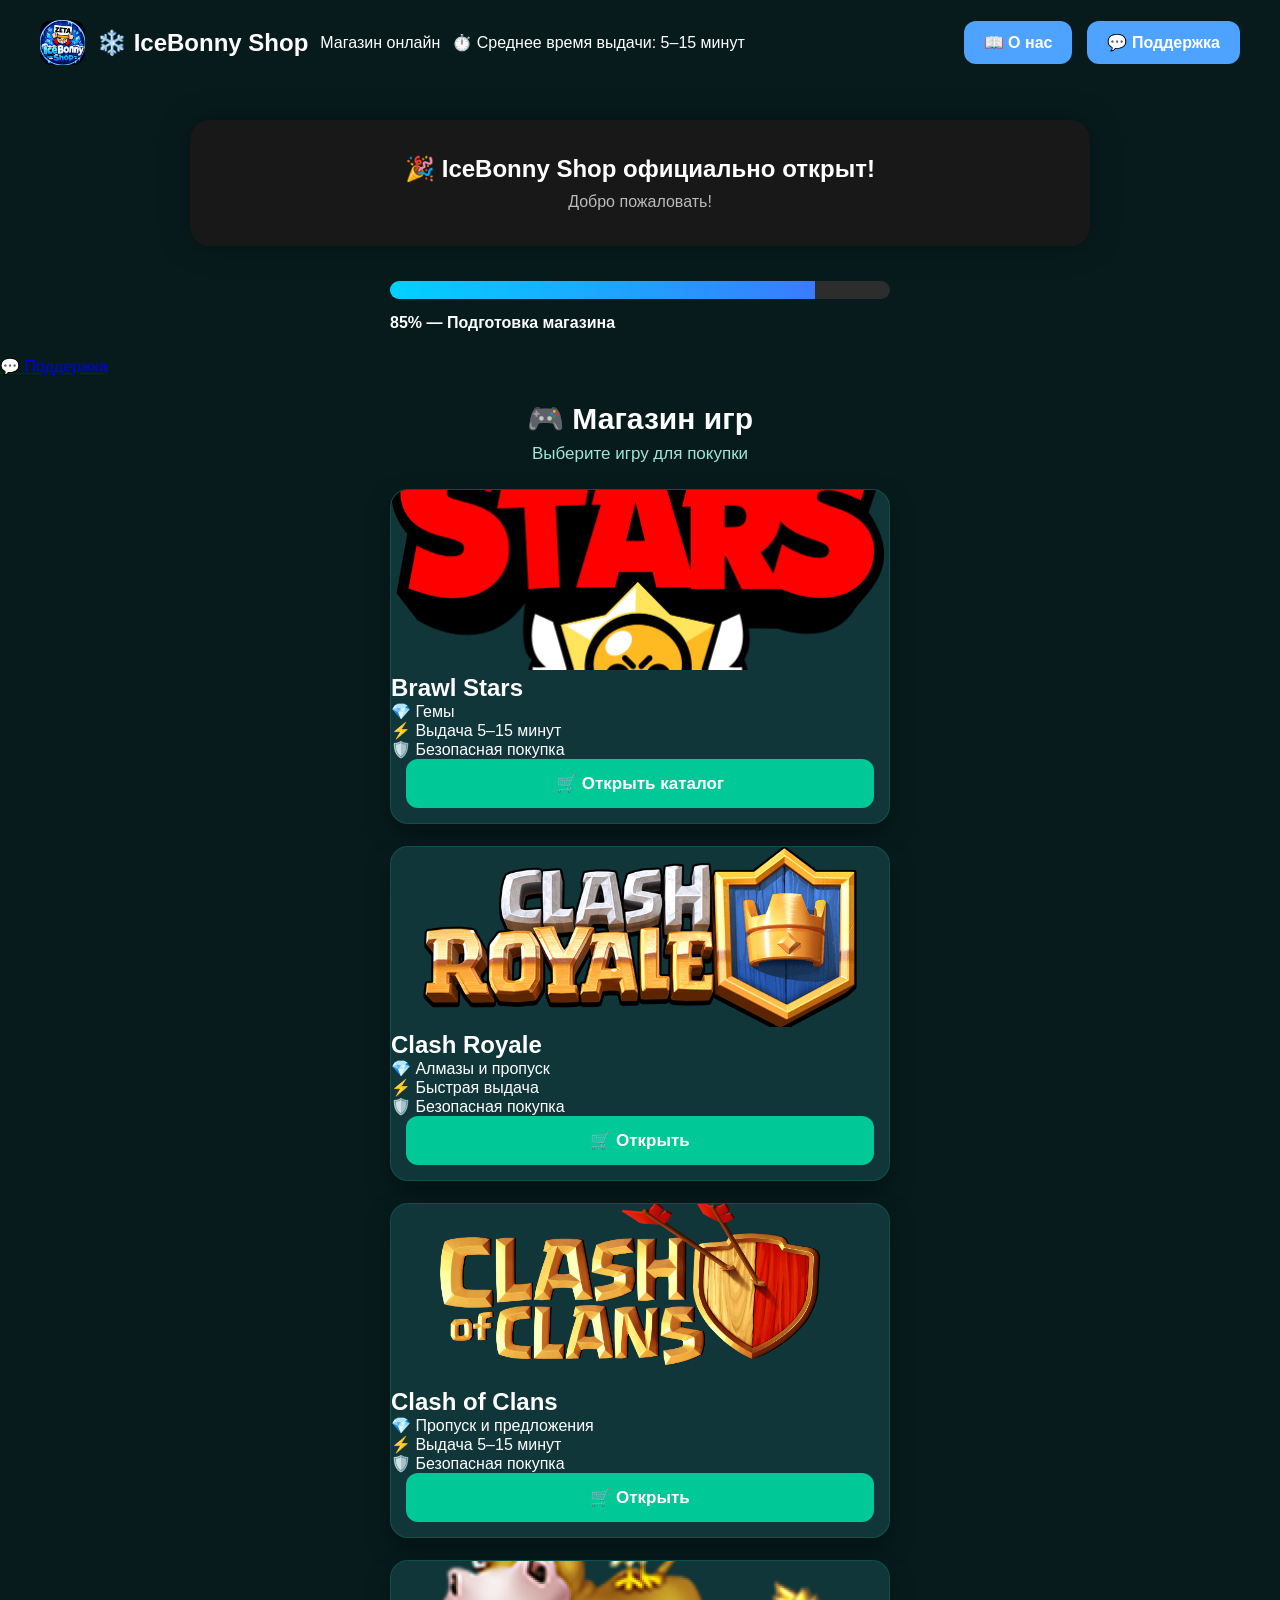
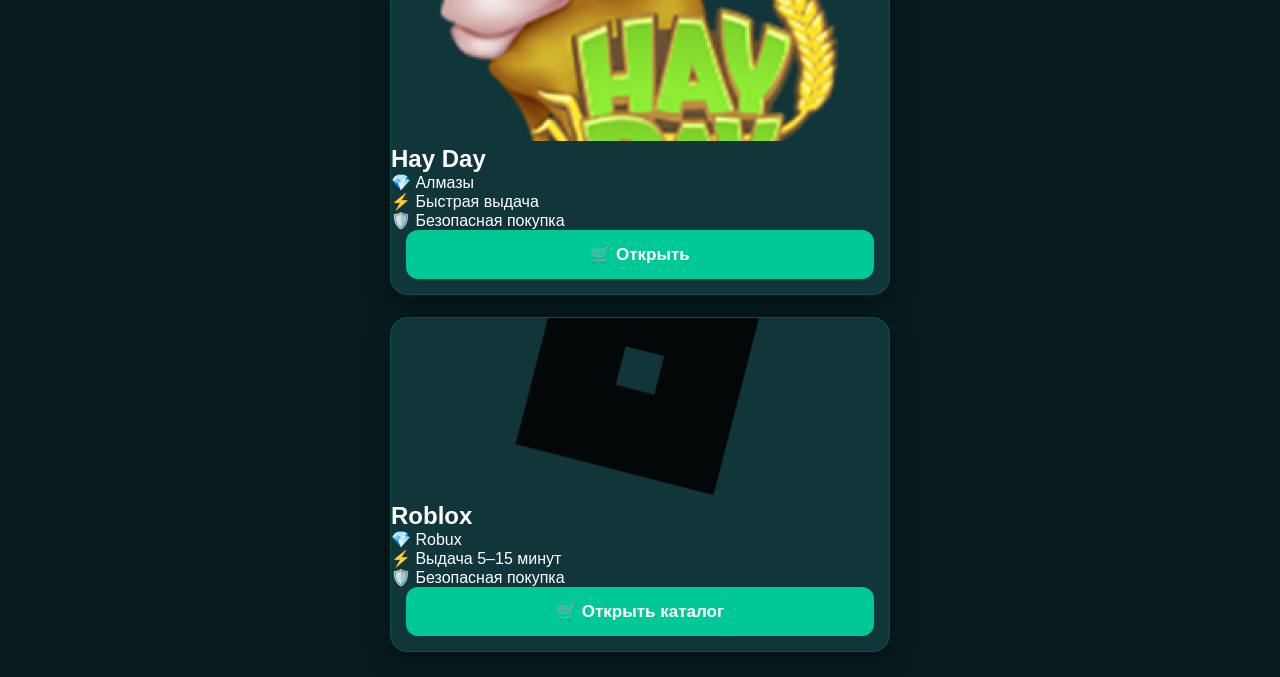
==== index.html @ e42dbb79 "Update index.html" ====
<!DOCTYPE html>
<html lang="ru">
<head>
<meta charset="UTF-8">
<meta name="viewport" content="width=device-width, initial-scale=1.0">
<title>IceBonny Shop</title>

<link rel="stylesheet" href="style.css">

</head>
<body>

<header>

<div class="logo">

    <img src="images/logo.png" alt="Logo">

    <h2>❄️ IceBonny Shop</h2>

    <div class="shop-status">
    <span class="online-dot"></span>
    <span>Магазин онлайн</span>
</div>

<p class="shop-time">⏱️ Среднее время выдачи: 5–15 минут</p>

</div>
<div class="header-buttons">

    <a href="about.html" class="header-btn">
        📖 О нас
    </a>

    <a href="https://t.me/IceBonnyShop" target="_blank" class="header-btn">
        💬 Поддержка
    </a>

</div>


</header>

<!-- ВСТАВИТЬ ЗДЕСЬ -->

<section class="beta-launch">

    <span class="beta-badge">🚀 BETA</span>

    <h2>Официальное открытие IceBonny Shop</h2>

    <p>Мы заканчиваем последние приготовления. До открытия осталось:</p>

    <div id="countdown">

        <div class="time-box">
            <span id="days">00</span>
            <small>Дней</small>
        </div>

        <div class="time-box">
            <span id="hours">00</span>
            <small>Часов</small>
        </div>

        <div class="time-box">
            <span id="minutes">00</span>
            <small>Минут</small>
        </div>

        <div class="time-box">
            <span id="seconds">00</span>
            <small>Секунд</small>
        </div>

    </div>

</section>

<div class="container">

    <div class="progress">

        <div class="progress-fill" id="progressFill"></div>

    </div>

    <p class="progress-text">
        <span id="percent">85</span>% — Подготовка магазина
    </p>

</section>

</div>

<a href="https://t.me/IceBonny_Support" target="_blank" class="support-btn">
    💬 Поддержка
</a>

</header>

<div class="container">

<div class="welcome">

<h1>🎮 Магазин игр</h1>

<p>Выберите игру для покупки</p>

</div>

<!-- Brawl Stars -->

<div class="card">

<img src="images/brawl.jpg" alt="Brawl Stars">

<div class="info">

<h2>Brawl Stars</h2>

<p>💎 Гемы</p>

<p>⚡ Выдача 5–15 минут</p>

<p>🛡️ Безопасная покупка</p>

<button onclick="location.href='brawlstars.html'">
🛒 Открыть каталог
</button>

</div>

</div>

<!-- Clash Royale -->

<div class="card">

<img src="images/clashroyale.jpg" alt="Clash Royale">

<div class="info">

<h2>Clash Royale</h2>

<p>💎 Алмазы и пропуск</p>

<p>⚡ Быстрая выдача</p>

<p>🛡️ Безопасная покупка</p>

<button>
🛒 Открыть
</button>

</div>

</div>

<!-- Clash of Clans -->

<div class="card">

<img src="images/clashofclans.jpg" alt="Clash of Clans">

<div class="info">

<h2>Clash of Clans</h2>

<p>💎 Пропуск и предложения</p>

<p>⚡ Выдача 5–15 минут</p>

<p>🛡️ Безопасная покупка</p>

<button>
🛒 Открыть
</button>

</div>

</div>
<!-- Hay Day -->

<div class="card">

<img src="images/hayday.jpg" alt="Hay Day">

<div class="info">

<h2>Hay Day</h2>

<p>💎 Алмазы</p>

<p>⚡ Быстрая выдача</p>

<p>🛡️ Безопасная покупка</p>

<button>
🛒 Открыть
</button>

</div>

</div>

<!-- Roblox -->

<div class="card">

<img src="images/roblox.jpg" alt="Roblox">

<div class="info">

<h2>Roblox</h2>

<p>💎 Robux</p>

<p>⚡ Выдача 5–15 минут</p>

<p>🛡️ Безопасная покупка</p>

<button onclick="location.href='roblox.html'">
🛒 Открыть каталог
</button>

</div>

</div>

</div>

<script src="script.js"></script>

</body>
</html>
---- style.css ----
*{
    margin:0;
    padding:0;
    box-sizing:border-box;
    font-family:Arial, sans-serif;
}

body{
    background:#071b1d;
    color:white;
}

header {
    display: flex;
    justify-content: space-between;
    align-items: center;

    padding: 20px 40px;
}

.logo {
    display: flex;
    align-items: center;
    gap: 12px;
}

.logo img{
    width:45px;
    height:45px;
    border-radius:12px;
}

.container{
    width:90%;
    max-width:500px;
    margin:25px auto;
}

.welcome{
    text-align:center;
    margin-bottom:25px;
}

.welcome h1{
    font-size:30px;
}

.welcome p{
    color:#9be7d8;
    margin-top:8px;
    font-size:17px;
}

/* ---------------- Карточки ---------------- */

.card{
    background:#10363a;
    border-radius:18px;
    overflow:hidden;
    margin-bottom:22px;

    border:1px solid rgba(0,230,176,.15);

    box-shadow:0 10px 25px rgba(0,0,0,.35);

    transition:all .35s ease;

    cursor:pointer;
}

.card:hover{

    transform:translateY(-10px) scale(1.03);

    box-shadow:
    0 20px 45px rgba(0,230,176,.30),
    0 0 30px rgba(0,230,176,.20);
}

.card img{

    width:100%;
    height:180px;

    object-fit:cover;

    transition:transform .35s ease;
}

.card:hover img{

    transform:scale(1.08);

}

.card h3{

    padding:16px;

    font-size:22px;

    text-align:center;
}

/* ---------------- Кнопка ---------------- */

.card button{

    width:calc(100% - 30px);

    margin:0 15px 15px;

    padding:14px;

    border:none;

    border-radius:12px;

    background:#00c896;

    color:white;

    font-size:17px;

    font-weight:bold;

    cursor:pointer;

    transition:all .30s ease;

}

.card button:hover{

    background:#00e6b0;

    transform:scale(1.05);

    box-shadow:0 0 25px rgba(0,230,176,.70);

}

.card button:active{

    transform:scale(.97);

}

/* ---------------- Полоса прокрутки ---------------- */

::-webkit-scrollbar{

    width:8px;

}

::-webkit-scrollbar-track{

    background:#071b1d;

}

::-webkit-scrollbar-thumb{

    background:#00c896;

    border-radius:20px;

}

::-webkit-scrollbar-thumb:hover{

    background:#00e6b0;

}

.beta-launch{
    width:90%;
    max-width:900px;
    margin:35px auto;
    background:#181818;
    border-radius:20px;
    padding:35px;
    text-align:center;
    box-shadow:0 0 30px rgba(0,0,0,.35);
}

.beta-badge{
    display:inline-block;
    padding:8px 18px;
    background:#ff9800;
    color:#fff;
    border-radius:50px;
    font-weight:bold;
    margin-bottom:15px;
}

.beta-launch h2{
    color:white;
    margin-bottom:10px;
}

.beta-launch p{
    color:#bbb;
}

#countdown{
    display:flex;
    justify-content:center;
    gap:20px;
    margin:30px 0;
    flex-wrap:wrap;
}

.time-box{
    width:110px;
    background:#242424;
    border-radius:15px;
    padding:18px;
}

.time-box span{
    font-size:38px;
    color:#4da3ff;
    font-weight:bold;
    display:block;
}

.time-box small{
    color:#ccc;
}

.progress{
    width:100%;
    height:18px;
    background:#2d2d2d;
    border-radius:30px;
    overflow:hidden;
    margin-top:25px;
}

.progress-fill{
    width:85%;
    height:100%;
    background:linear-gradient(90deg,#00d2ff,#3a7bff);
    transition:.5s;
}

.progress-text{
    margin-top:15px;
    color:white;
    font-weight:bold;
}

.header-buttons{

    display:flex;

    gap:15px;

}

.header-btn{

    text-decoration:none;

    color:white;

    background:#4da3ff;

    padding:12px 20px;

    border-radius:12px;

    font-weight:bold;

    transition:.3s;

}

.header-btn:hover{

    background:#2d8cff;

    transform:translateY(-2px);

}
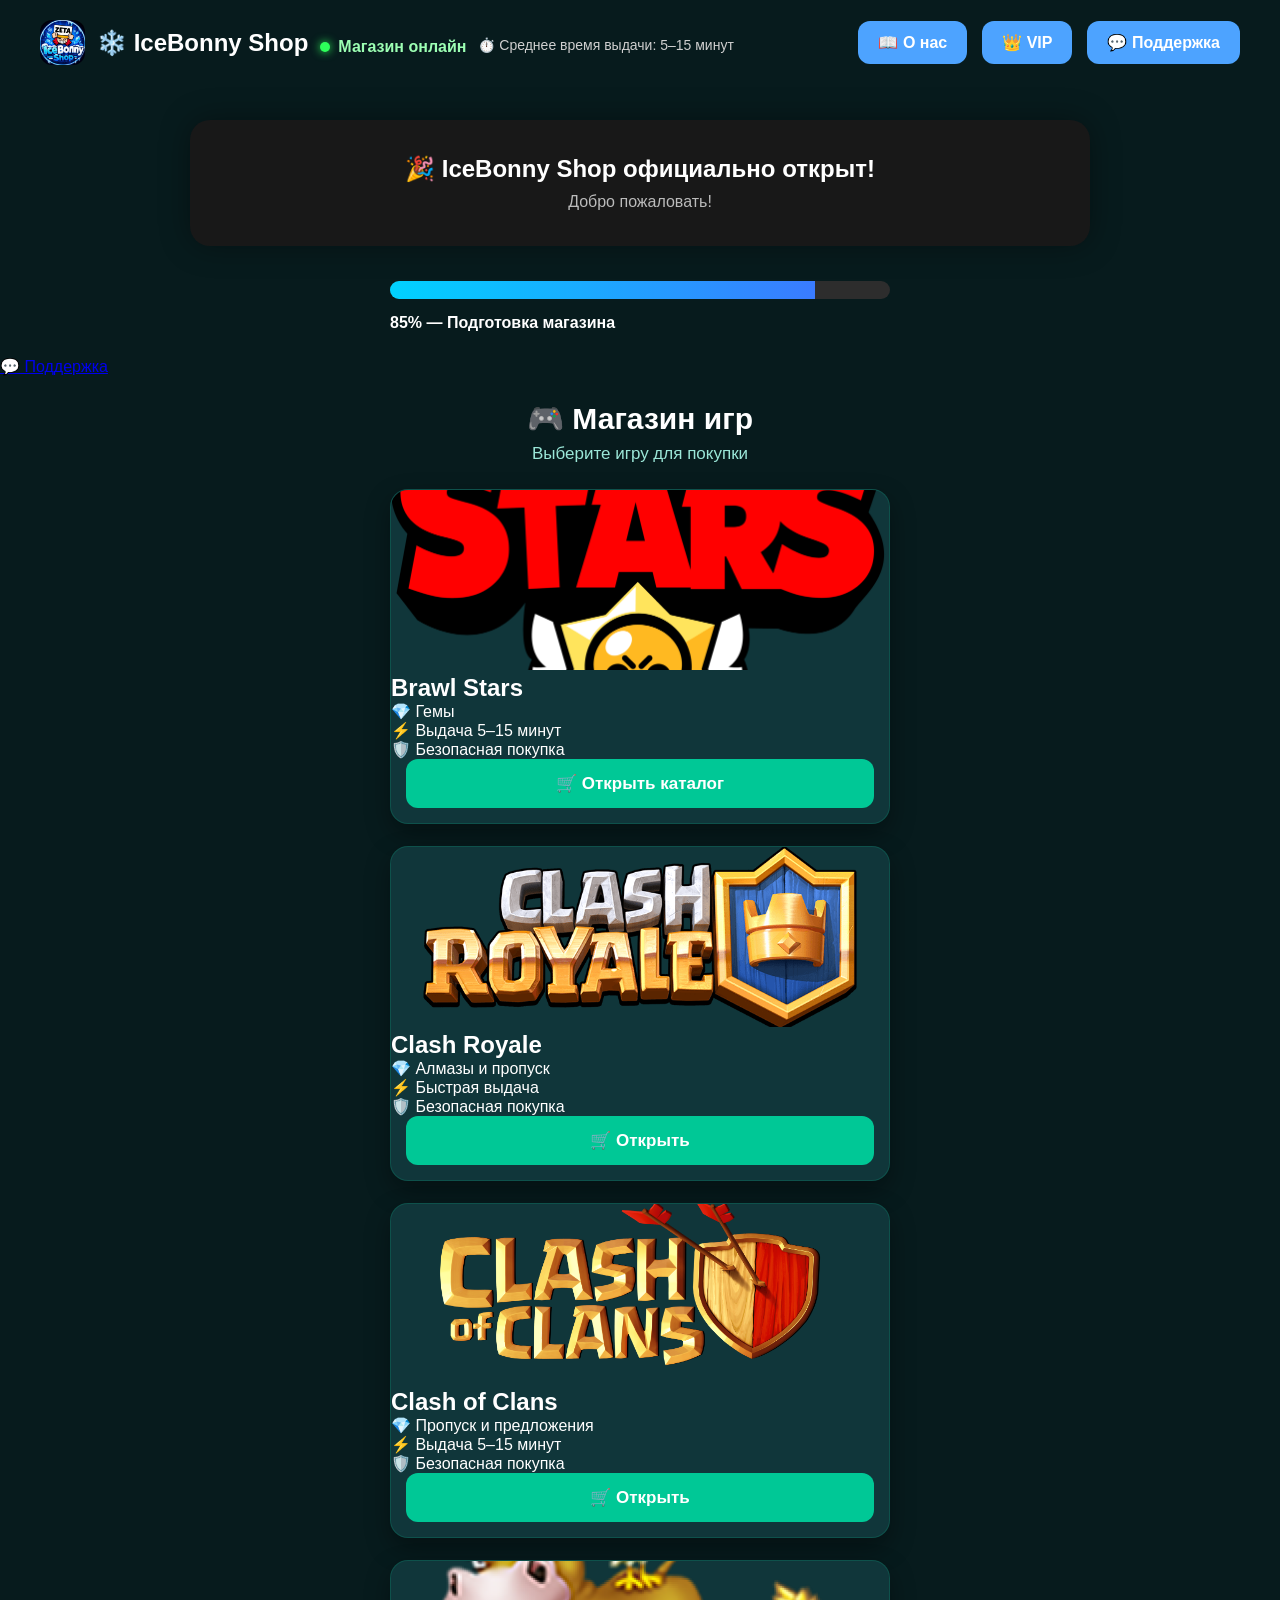
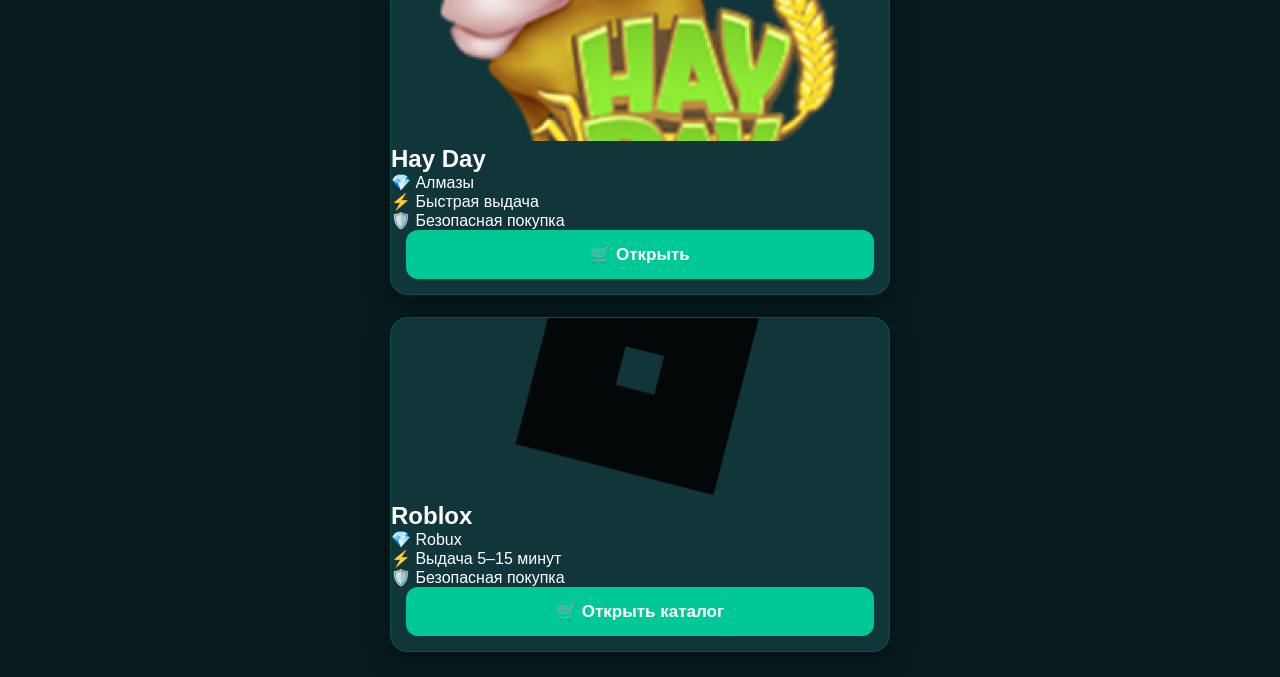
==== commit 04b8244f: "Fix HTML structure and add VIP link" ====
--- a/index.html
+++ b/index.html
@@ -29,8 +29,9 @@
 <div class="header-buttons">
 
     <a href="about.html" class="header-btn">
-        📖 О нас
-    </a>
+        📖 О нас </a>
+
+        <a href="vip.html" class="header-btn">👑 VIP</a>
 
     <a href="https://t.me/IceBonnyShop" target="_blank" class="header-btn">
         💬 Поддержка
--- a/style.css
+++ b/style.css
@@ -285,3 +285,33 @@
     transform:translateY(-2px);
 
 }
+
+.shop-status{
+    display:flex;
+    align-items:center;
+    gap:8px;
+    margin-top:8px;
+    color:#9cffb3;
+    font-weight:bold;
+}
+
+.online-dot{
+    width:10px;
+    height:10px;
+    background:#2dff5a;
+    border-radius:50%;
+    box-shadow:0 0 10px #2dff5a;
+    animation:pulse 1.5s infinite;
+}
+
+.shop-time{
+    color:#cfcfcf;
+    font-size:14px;
+    margin-top:5px;
+}
+
+@keyframes pulse{
+    0%{opacity:1;}
+    50%{opacity:.4;}
+    100%{opacity:1;}
+}
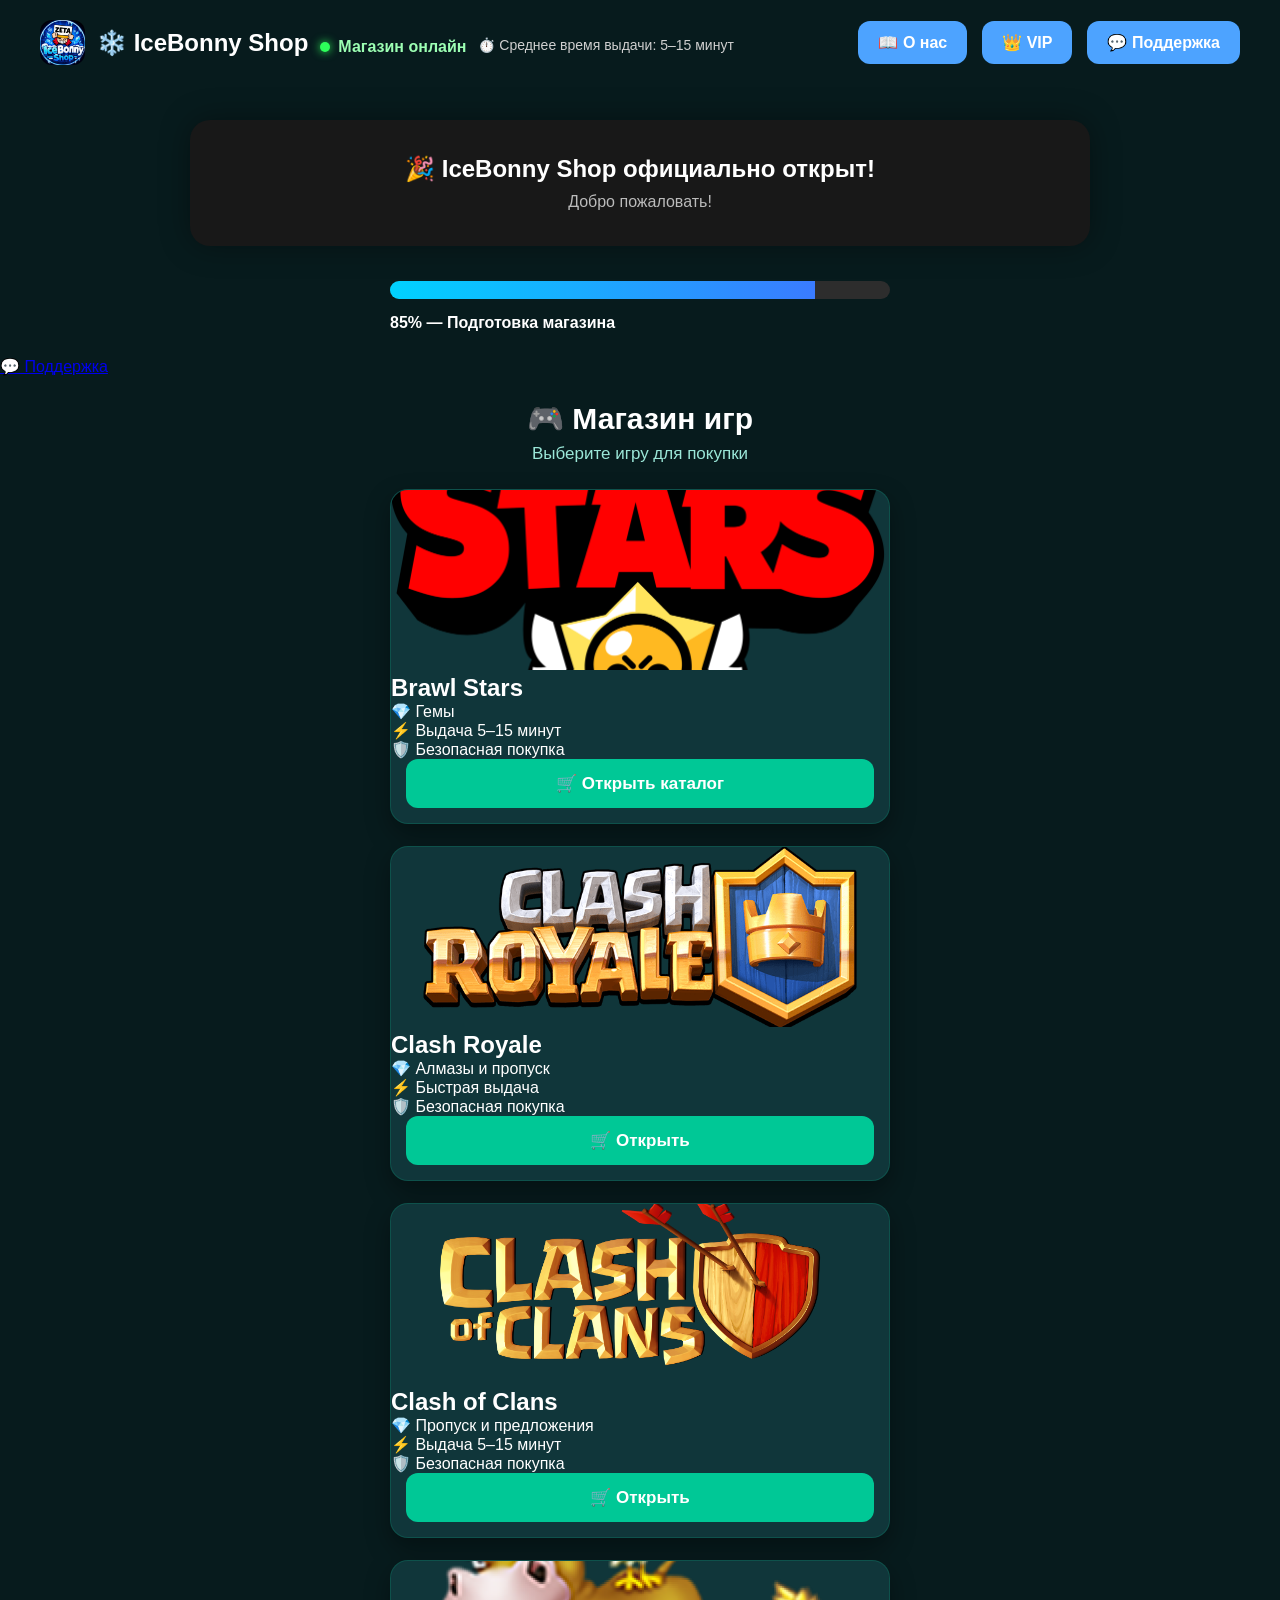
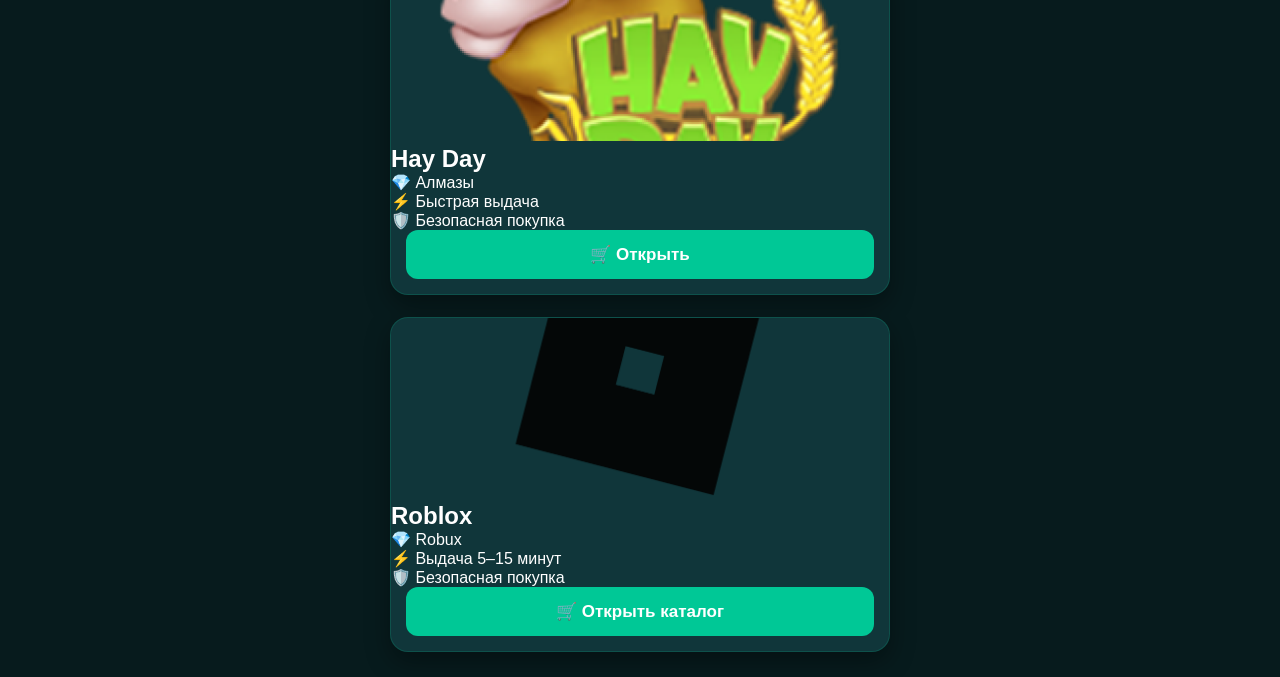
==== commit 40a53498: "Update index.html" ====
--- a/index.html
+++ b/index.html
@@ -10,6 +10,8 @@
 </head>
 <body>
 
+<canvas id="particles"></canvas>
+
 <header>
 
 <div class="logo">
@@ -29,9 +31,12 @@
 <div class="header-buttons">
 
     <a href="about.html" class="header-btn">
-        📖 О нас </a>
-
-        <a href="vip.html" class="header-btn">👑 VIP</a>
+        📖 О нас
+    </a>
+
+    <a href="vip.html" class="header-btn">
+        👑 VIP
+    </a>
 
     <a href="https://t.me/IceBonnyShop" target="_blank" class="header-btn">
         💬 Поддержка
--- a/style.css
+++ b/style.css
@@ -315,3 +315,38 @@
     50%{opacity:.4;}
     100%{opacity:1;}
 }
+.card{
+    animation: cardAppear .7s ease forwards;
+    opacity:0;
+}
+
+.card:nth-child(1){animation-delay:.1s;}
+.card:nth-child(2){animation-delay:.2s;}
+.card:nth-child(3){animation-delay:.3s;}
+.card:nth-child(4){animation-delay:.4s;}
+.card:nth-child(5){animation-delay:.5s;}
+
+@keyframes cardAppear{
+    from{
+        opacity:0;
+        transform:translateY(40px);
+    }
+    to{
+        opacity:1;
+        transform:translateY(0);
+    }
+}
+/* ---------- Живой фон ---------- */
+
+#particles{
+    position:fixed;
+    top:0;
+    left:0;
+    width:100%;
+    height:100%;
+    z-index:-1;
+}
+
+body{
+    overflow-x:hidden;
+}
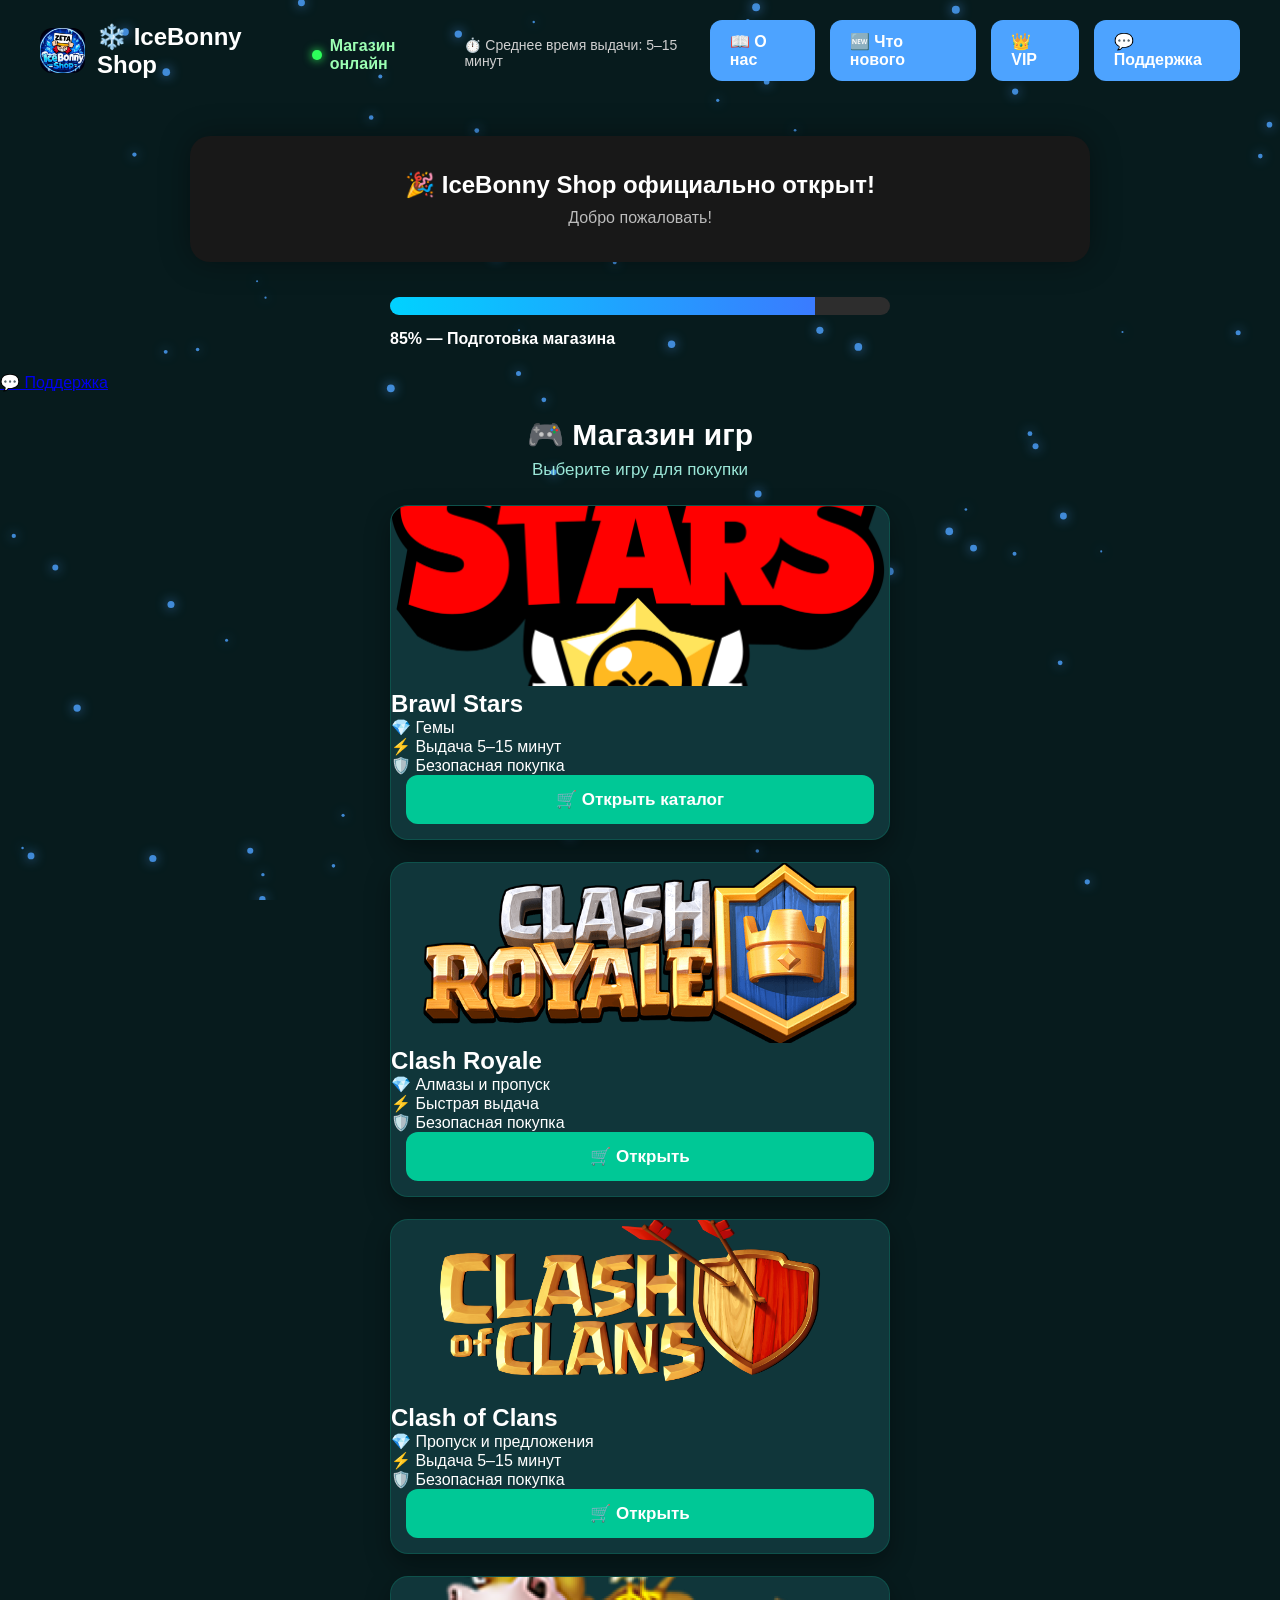
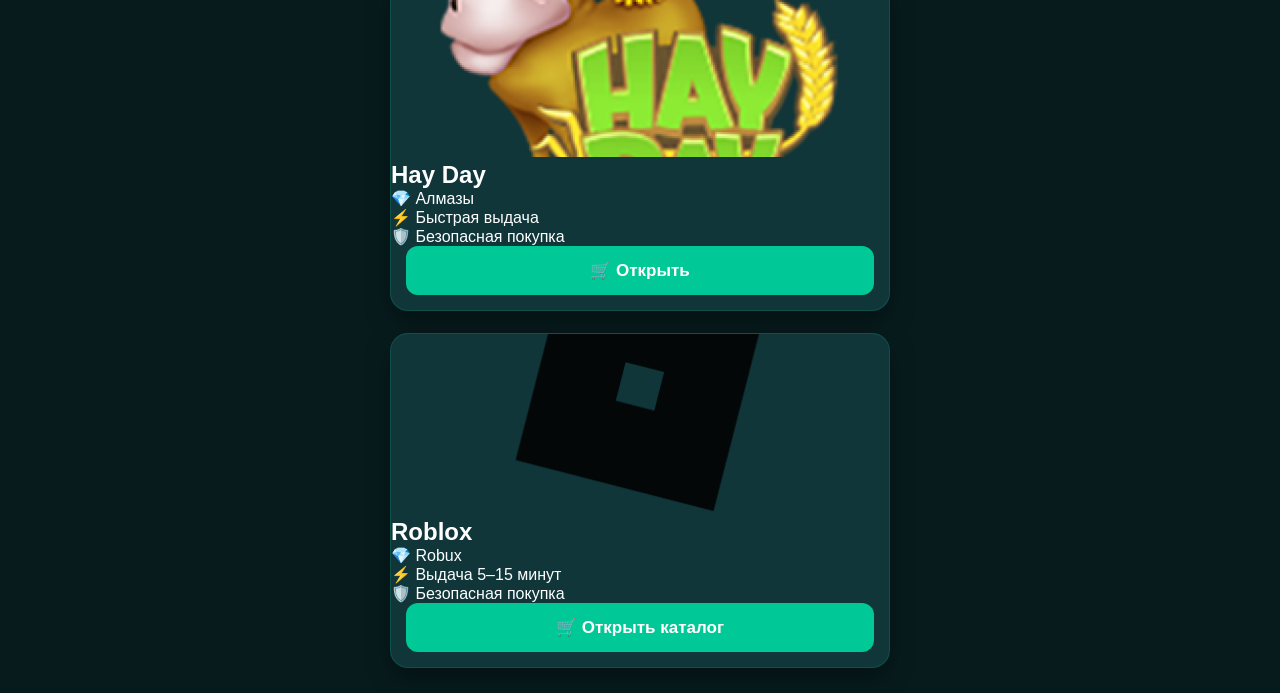
==== commit 5a1bdefc: "Update index.html" ====
--- a/index.html
+++ b/index.html
@@ -8,6 +8,7 @@
 <link rel="stylesheet" href="style.css">
 
 </head>
+
 <body>
 
 <canvas id="particles"></canvas>
@@ -34,6 +35,10 @@
         📖 О нас
     </a>
 
+    <a href="news.html" class="header-btn">
+        🆕 Что нового
+    </a>
+
     <a href="vip.html" class="header-btn">
         👑 VIP
     </a>
--- a/style.css
+++ b/style.css
@@ -342,11 +342,58 @@
     position:fixed;
     top:0;
     left:0;
-    width:100%;
-    height:100%;
-    z-index:-1;
+    width:100vw;
+    height:100vh;
+    z-index:0;
+    pointer-events:none;
+}
+
+body > *:not(#particles){
+    position:relative;
+    z-index:1;
 }
 
 body{
     overflow-x:hidden;
 }
+/* ===== Плавное появление карточек ===== */
+
+.card{
+    opacity:0;
+    transform:translateY(40px);
+    animation:cardAppear .7s ease forwards;
+}
+
+.card:nth-of-type(1){
+    animation-delay:.1s;
+}
+
+.card:nth-of-type(2){
+    animation-delay:.25s;
+}
+
+.card:nth-of-type(3){
+    animation-delay:.4s;
+}
+
+.card:nth-of-type(4){
+    animation-delay:.55s;
+}
+
+.card:nth-of-type(5){
+    animation-delay:.7s;
+}
+
+@keyframes cardAppear{
+
+    from{
+        opacity:0;
+        transform:translateY(40px);
+    }
+
+    to{
+        opacity:1;
+        transform:translateY(0);
+    }
+
+}
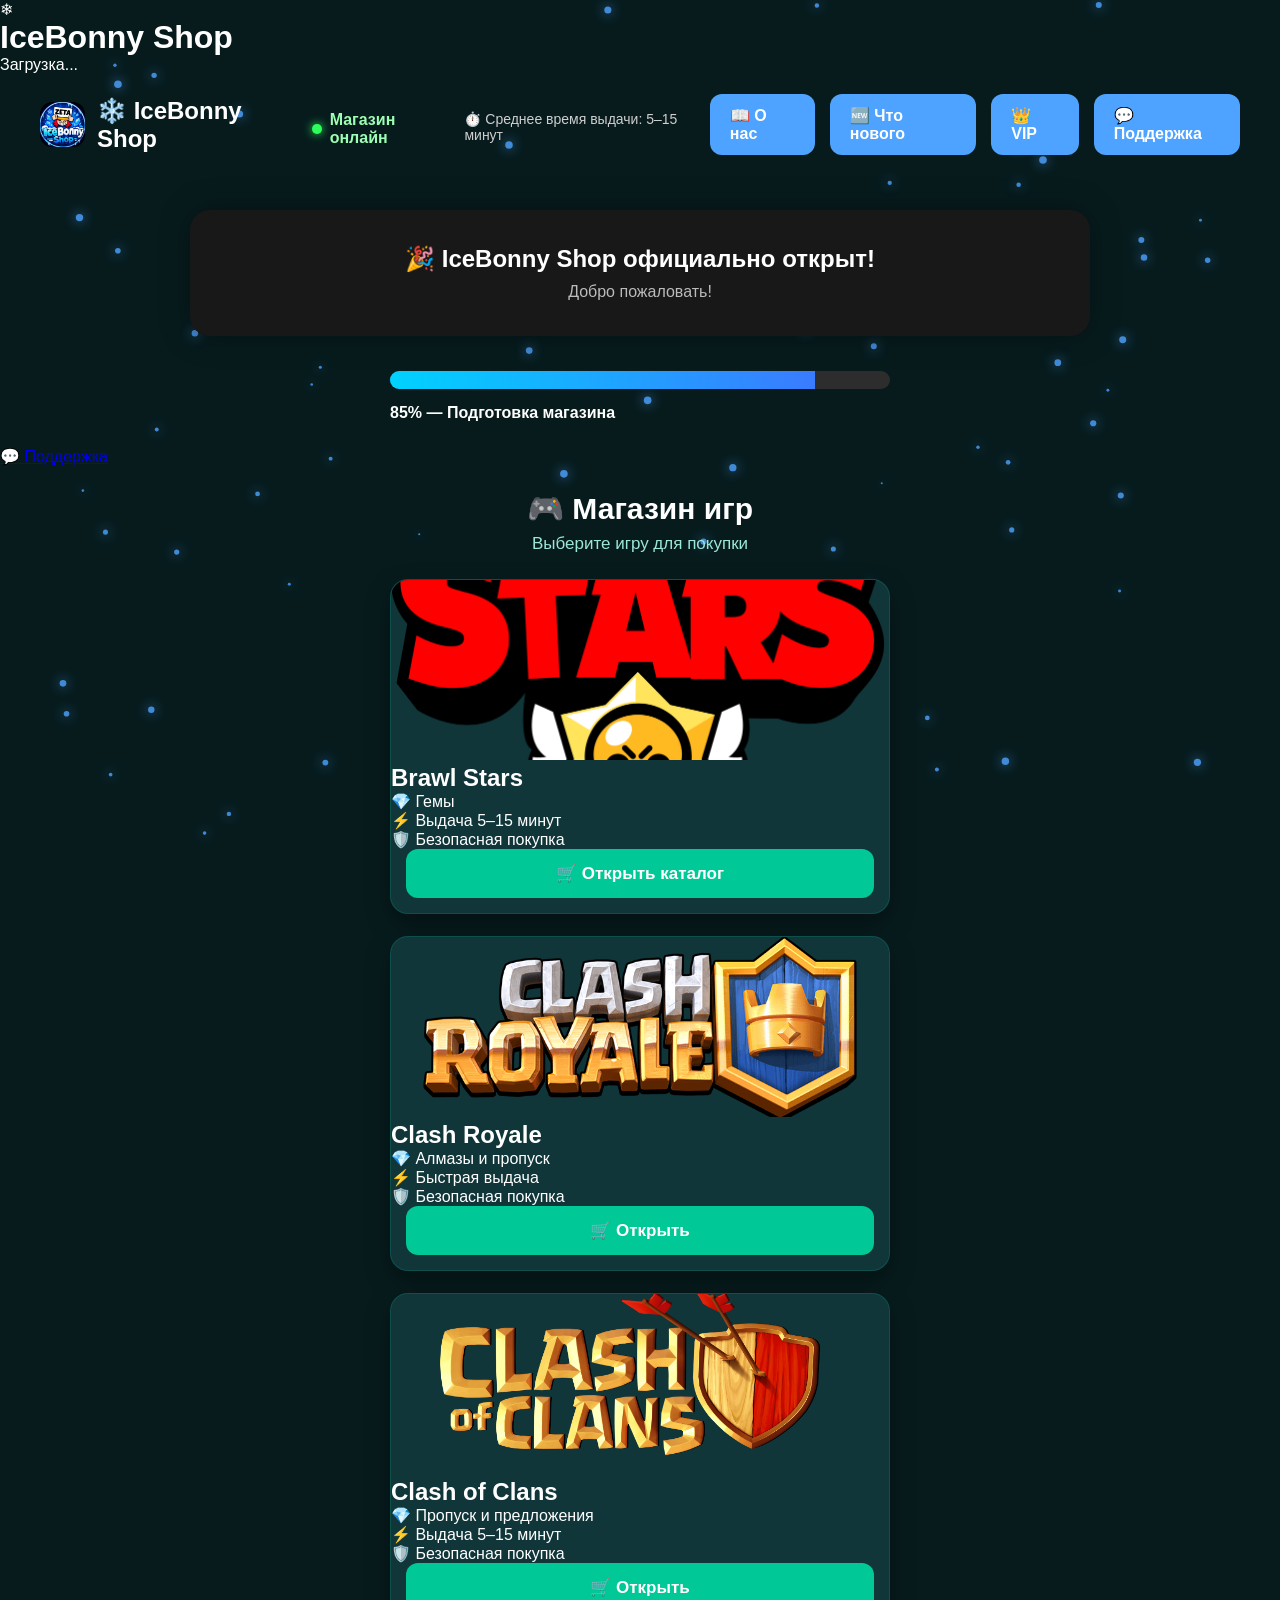
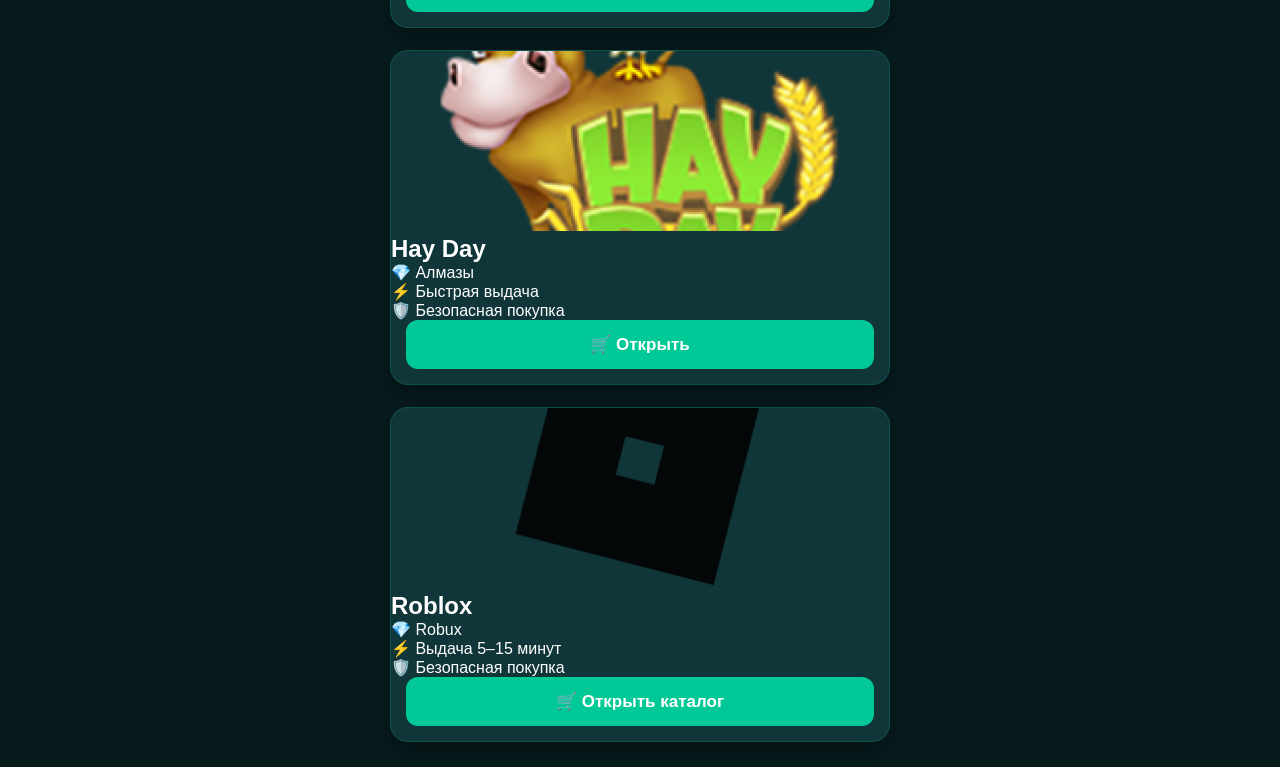
==== commit 267914fb: "Implement loading screen for IceBonny Shop Added a loading screen with a progress bar and logo." ====
--- a/index.html
+++ b/index.html
@@ -10,6 +10,15 @@
 </head>
 
 <body>
+    <div id="loader">
+    <div class="loader-logo">❄</div>
+    <h1>IceBonny Shop</h1>
+    <p>Загрузка...</p>
+
+    <div class="loader-bar">
+        <div class="loader-progress"></div>
+    </div>
+</div>
 
 <canvas id="particles"></canvas>
 
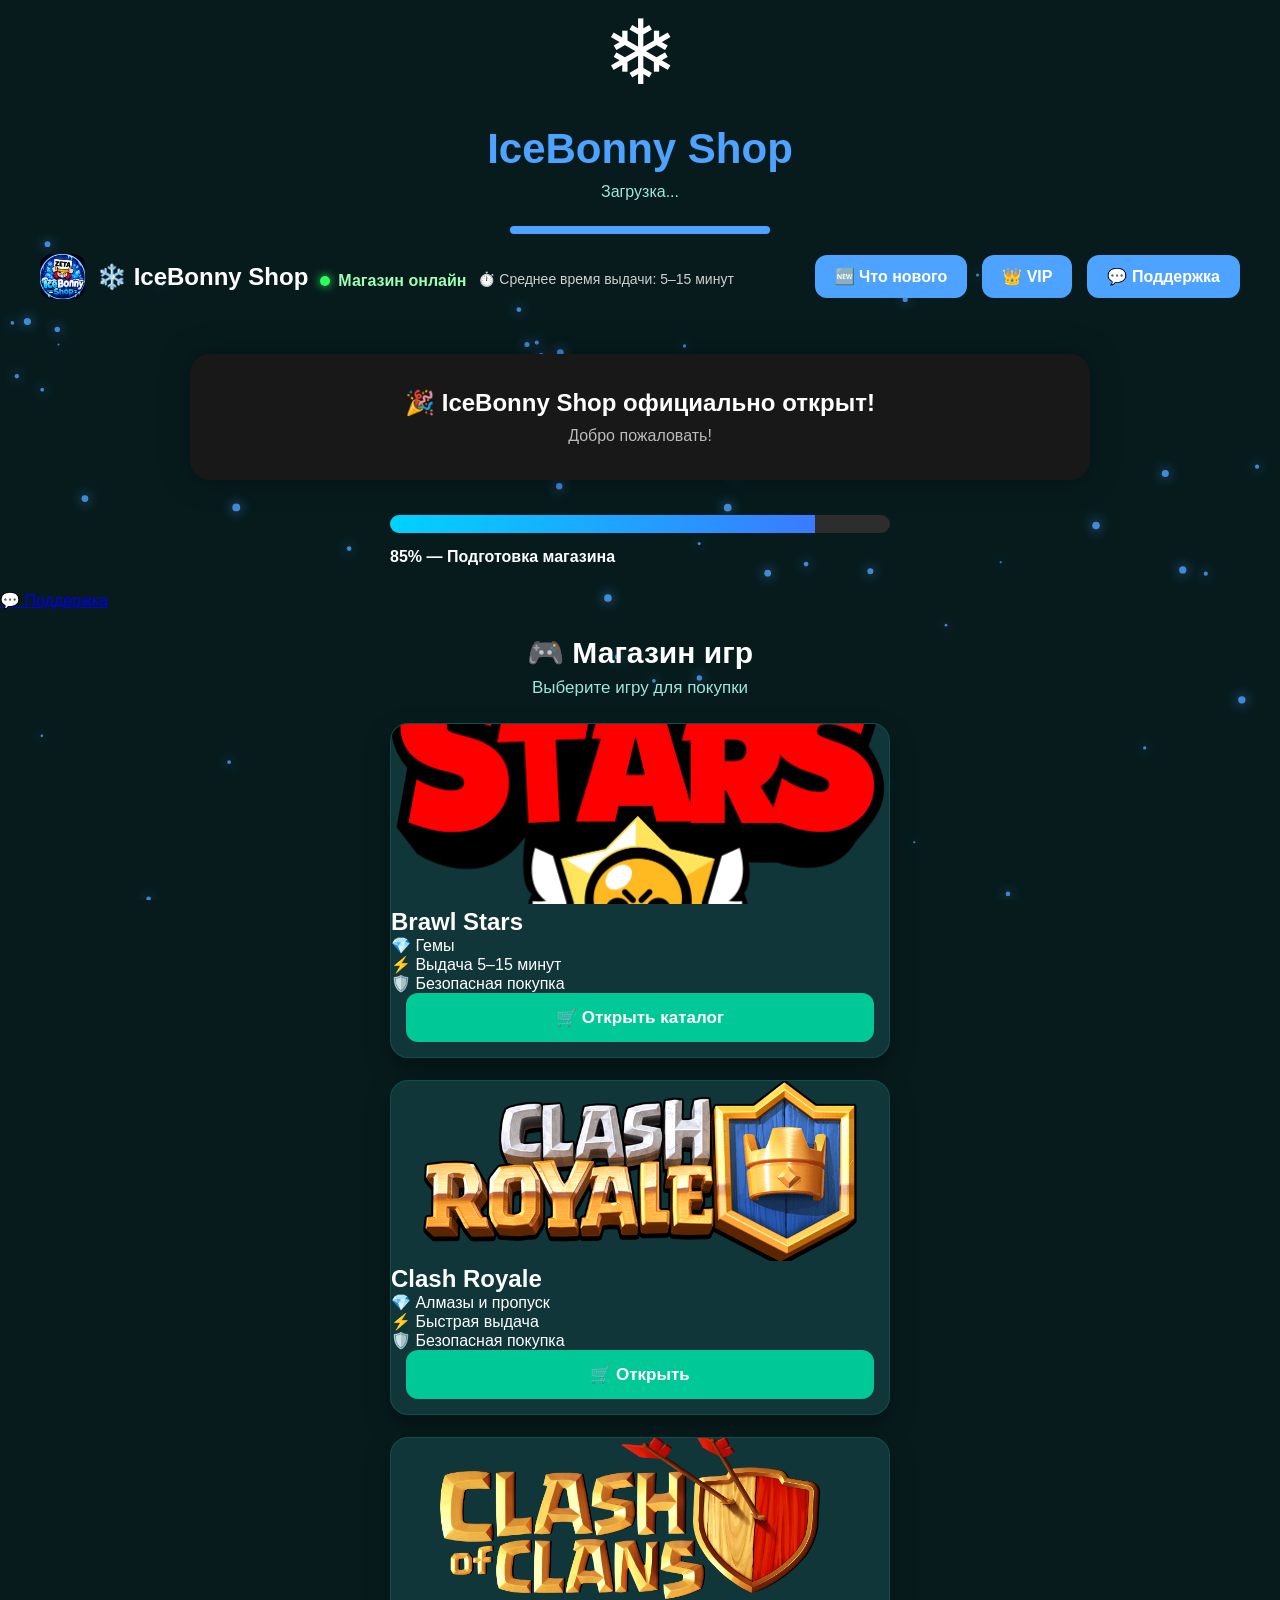
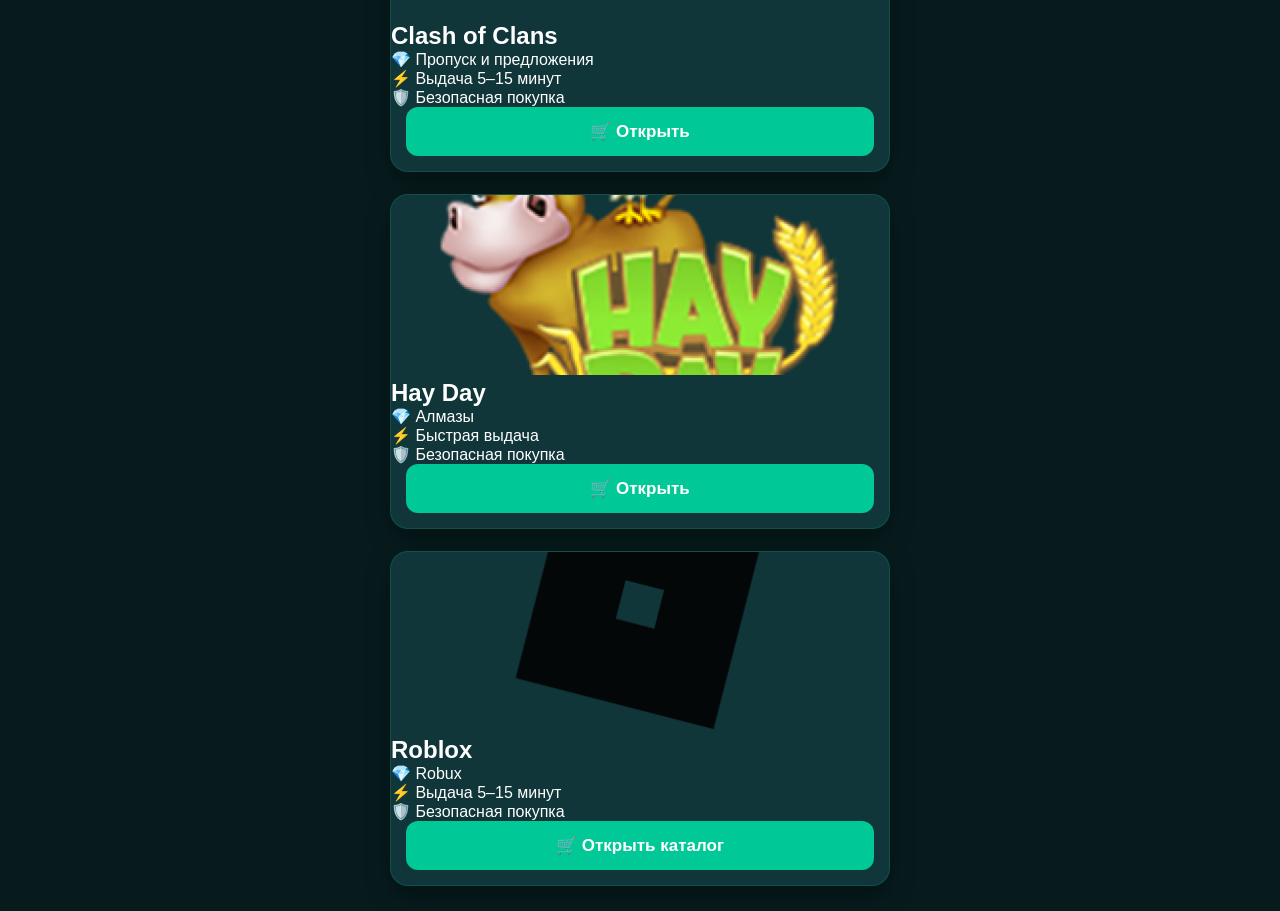
==== commit af86f88a: "Update index.html" ====
--- a/index.html
+++ b/index.html
@@ -40,10 +40,6 @@
 </div>
 <div class="header-buttons">
 
-    <a href="about.html" class="header-btn">
-        📖 О нас
-    </a>
-
     <a href="news.html" class="header-btn">
         🆕 Что нового
     </a>
--- a/style.css
+++ b/style.css
@@ -397,3 +397,125 @@
     }
 
 }
+
+/* ---------- LOADER ---------- */
+
+#loader{
+
+    position:fixed;
+
+    top:0;
+    left:0;
+
+    width:100%;
+    height:100%;
+
+    background:#071b1d;
+
+    display:flex;
+
+    flex-direction:column;
+
+    justify-content:center;
+
+    align-items:center;
+
+    z-index:99999;
+
+    transition:opacity .8s ease, visibility .8s;
+
+}
+
+#loader.hide{
+
+    opacity:0;
+
+    visibility:hidden;
+
+}
+
+.loader-logo{
+
+    font-size:90px;
+
+    animation:spin 2s linear infinite;
+
+}
+
+#loader h1{
+
+    margin-top:20px;
+
+    font-size:42px;
+
+    color:#4da3ff;
+
+}
+
+#loader p{
+
+    margin-top:10px;
+
+    color:#9be7d8;
+
+}
+
+.loader-bar{
+
+    width:260px;
+
+    height:8px;
+
+    background:#12353a;
+
+    border-radius:20px;
+
+    overflow:hidden;
+
+    margin-top:25px;
+
+}
+
+.loader-progress{
+
+    width:0%;
+
+    height:100%;
+
+    background:#4da3ff;
+
+    animation:loading 2s forwards;
+
+}
+
+@keyframes loading{
+
+    from{
+
+        width:0%;
+
+    }
+
+    to{
+
+        width:100%;
+
+    }
+
+}
+
+@keyframes spin{
+
+    from{
+
+        transform:rotate(0deg);
+
+    }
+
+    to{
+
+        transform:rotate(360deg);
+
+    }
+
+}
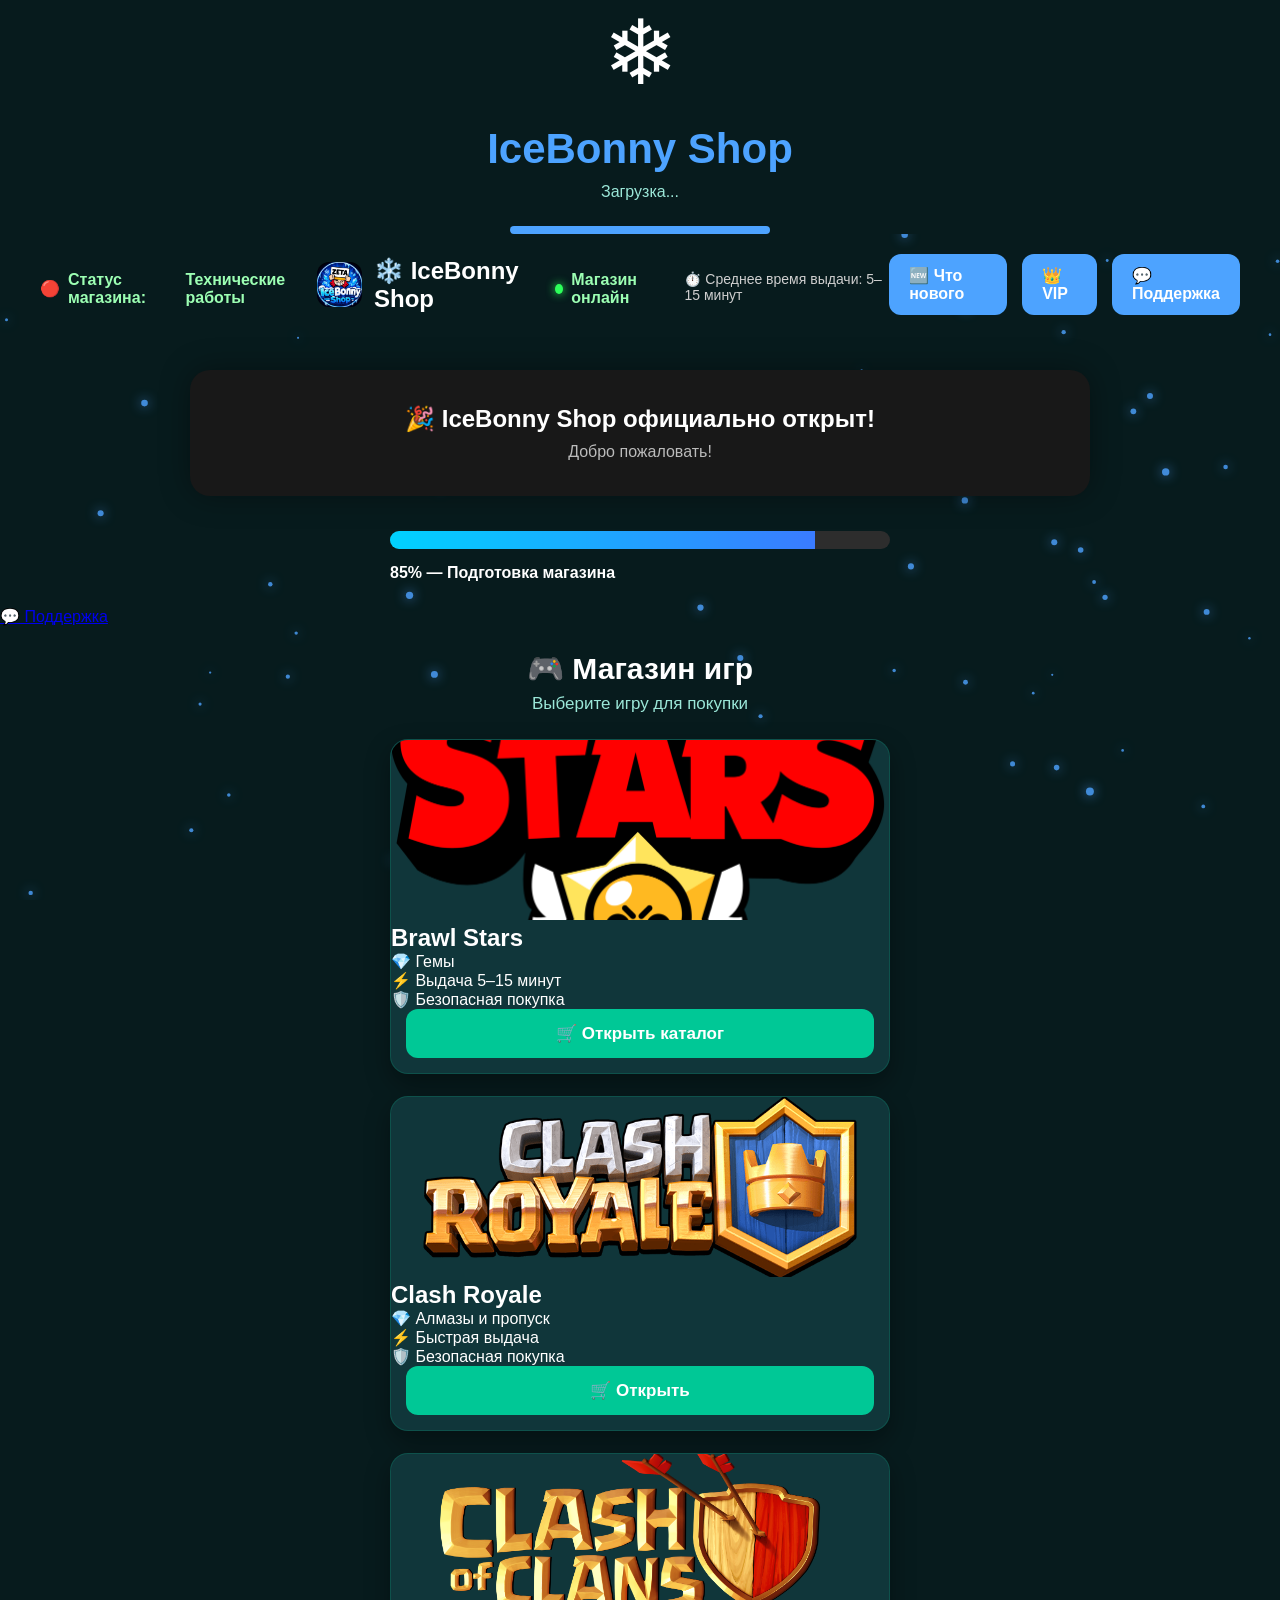
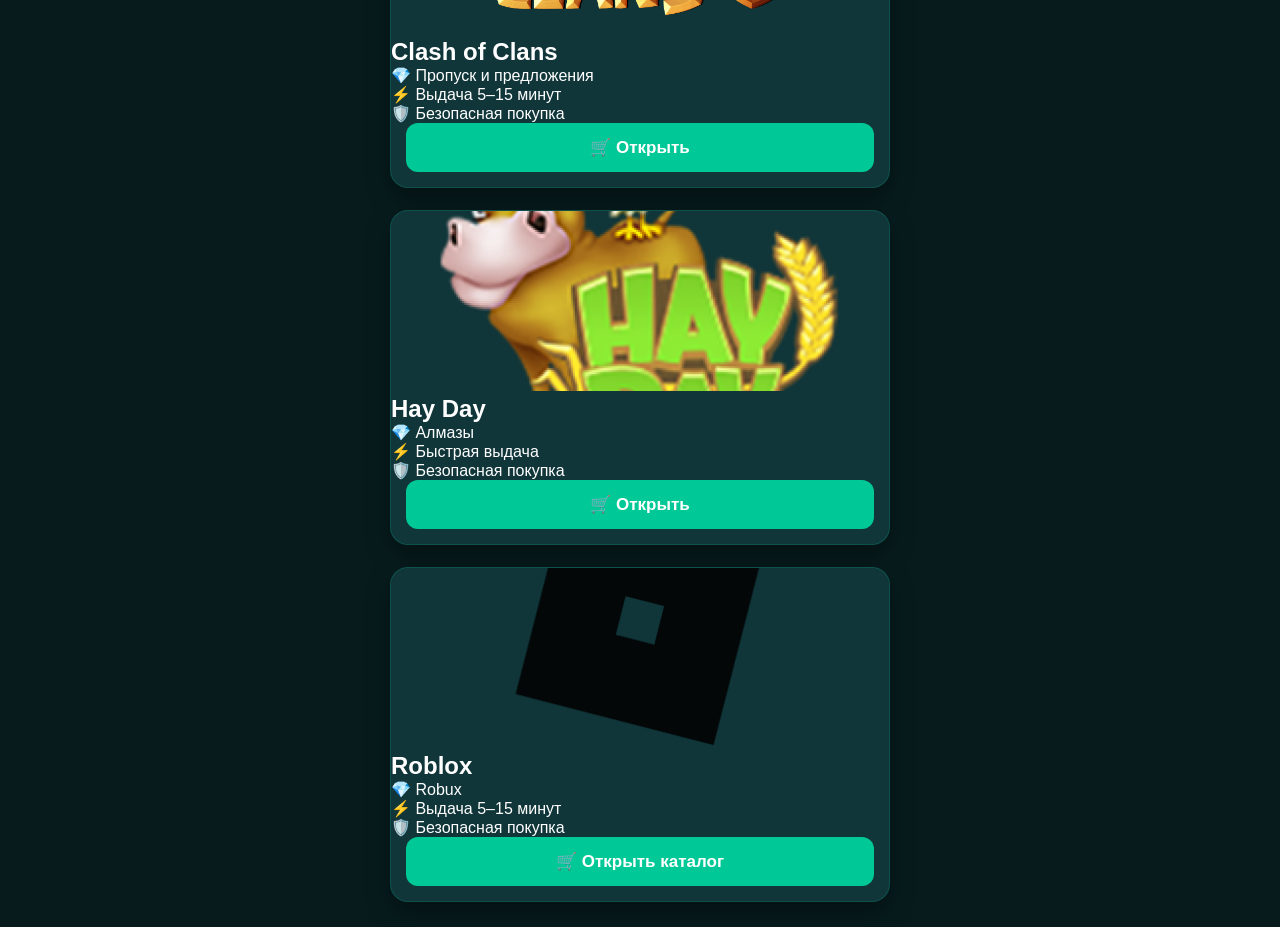
==== commit 980bda55: "Update index.html" ====
--- a/index.html
+++ b/index.html
@@ -23,7 +23,10 @@
 <canvas id="particles"></canvas>
 
 <header>
-
+<div class="shop-status offline">
+    🔴 <b>Статус магазина:</b> Технические работы
+</div>
+    
 <div class="logo">
 
     <img src="images/logo.png" alt="Logo">
